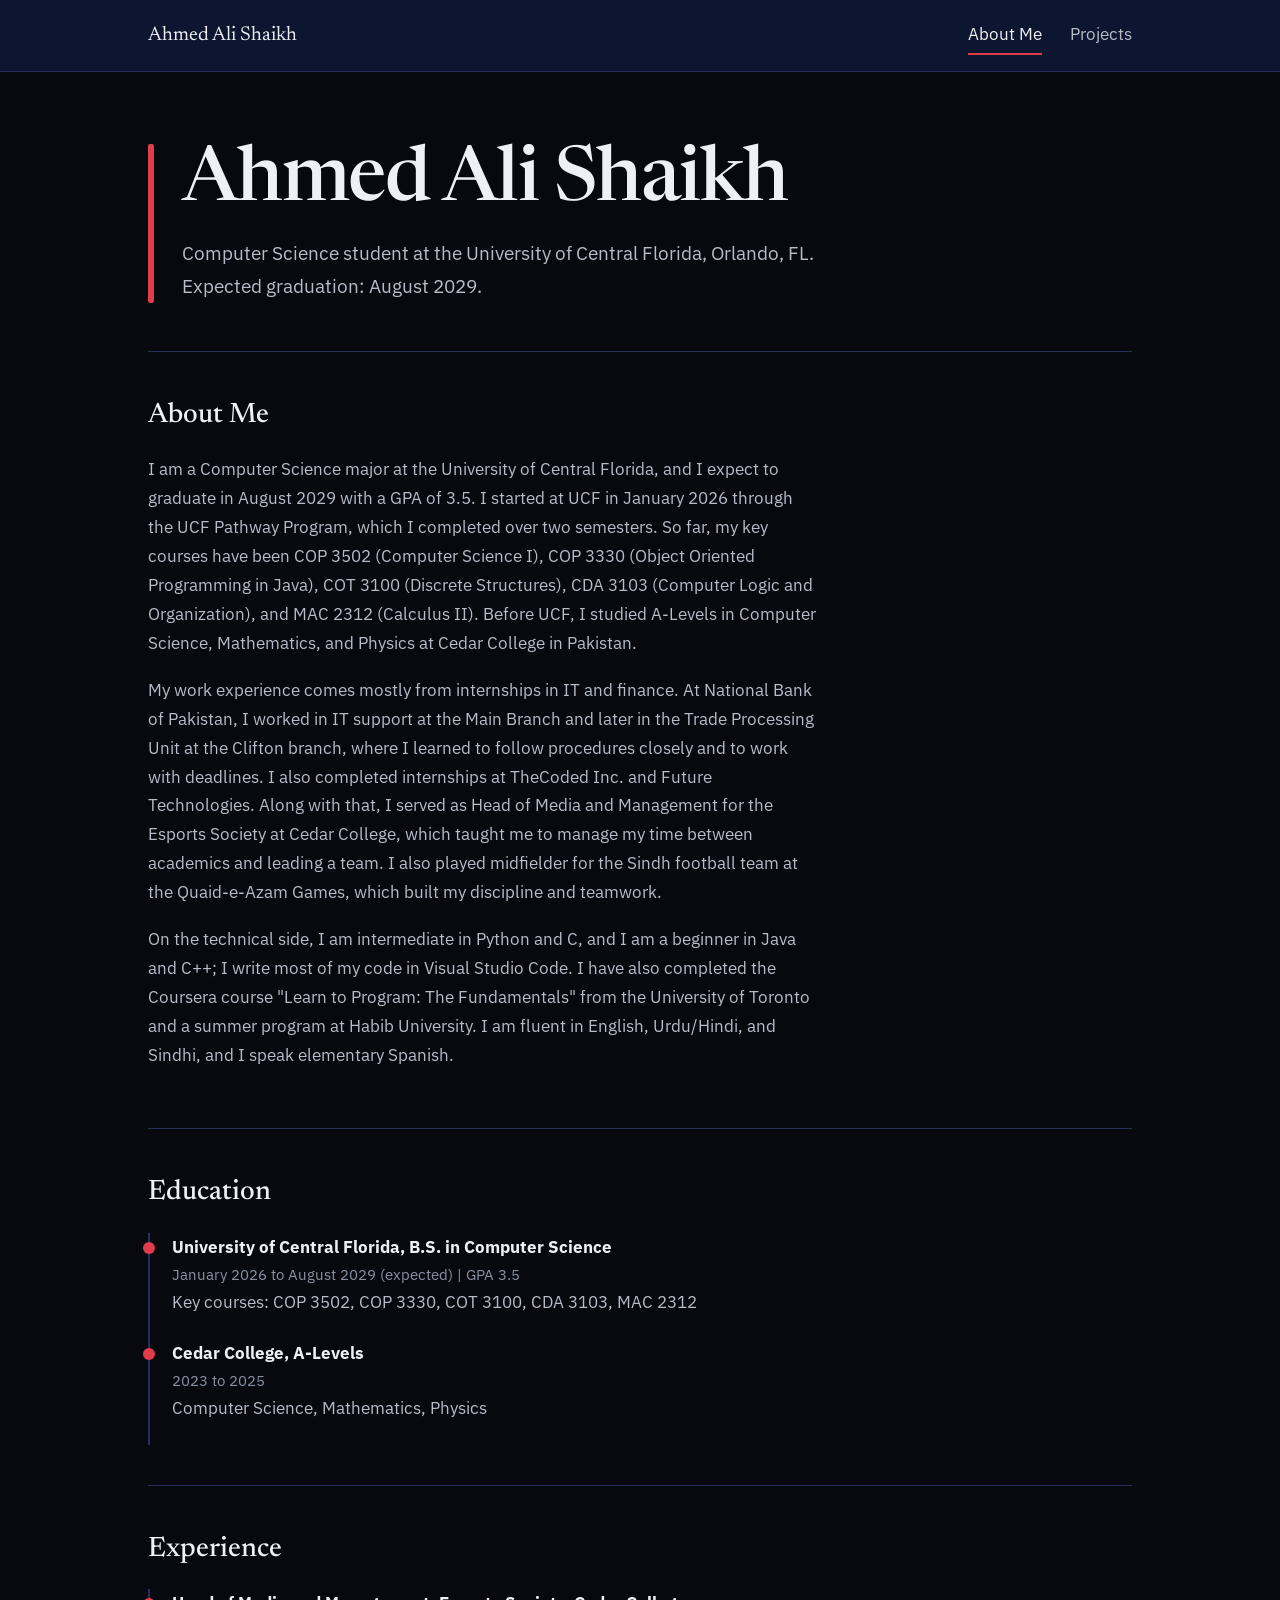
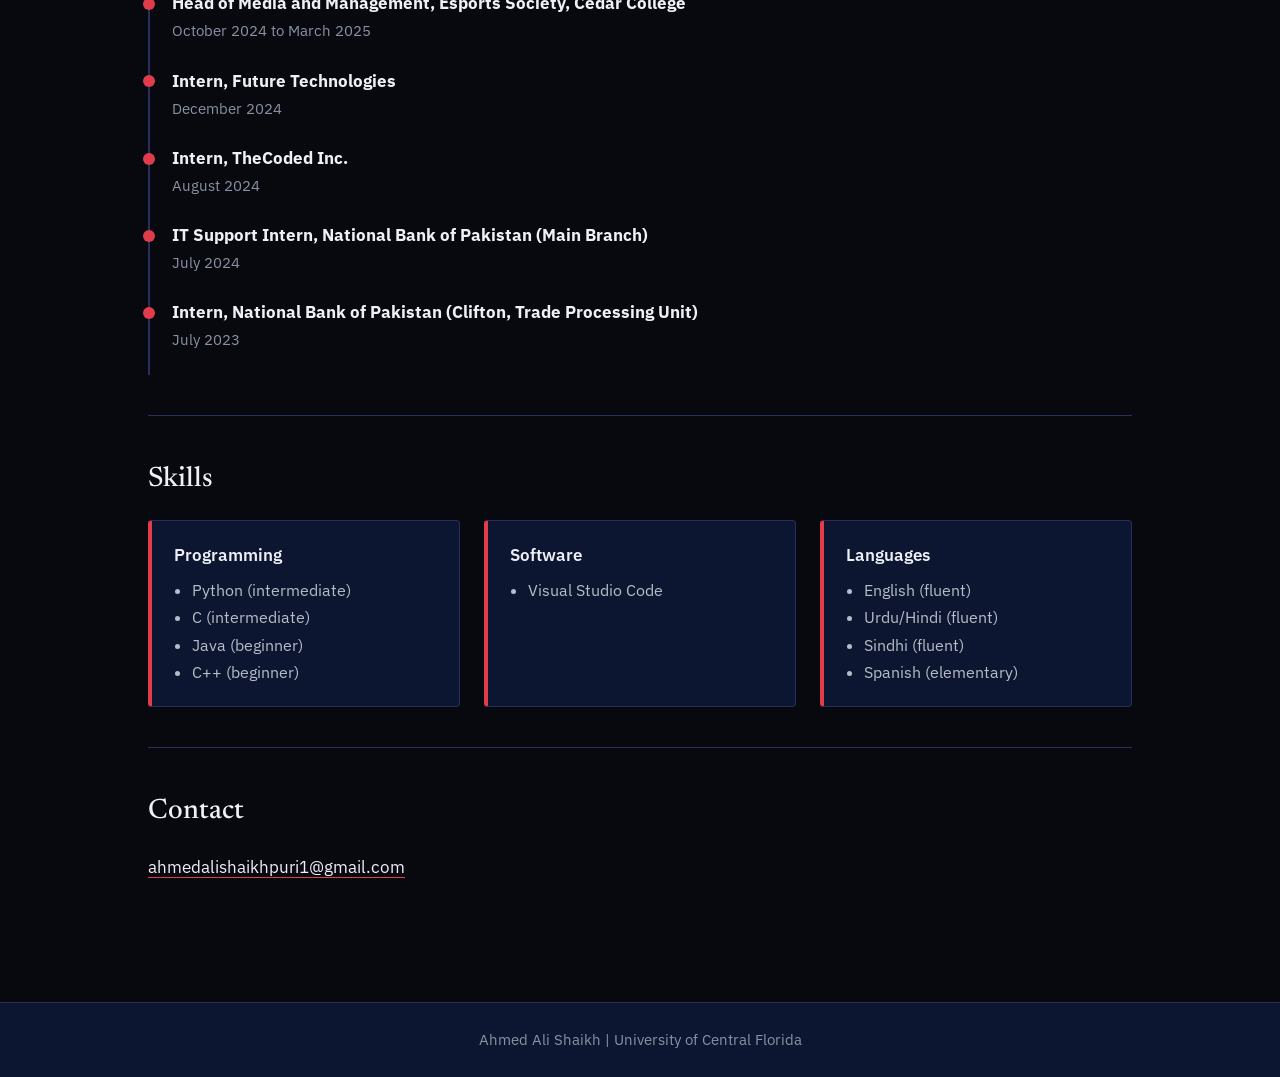
==== index.html @ 7a678967 "Add files via upload" ====
<!doctype html>
<html lang="en">
<head>
<meta charset="utf-8">
<meta name="viewport" content="width=device-width,initial-scale=1">
<title>Ahmed Ali Shaikh | About Me</title>
<meta name="description" content="Ahmed Ali Shaikh, Computer Science student at the University of Central Florida.">
<link rel="preconnect" href="https://fonts.googleapis.com">
<link rel="preconnect" href="https://fonts.gstatic.com" crossorigin>
<link href="https://fonts.googleapis.com/css2?family=IBM+Plex+Sans:wght@400;600&family=Newsreader:wght@500&display=swap" rel="stylesheet">
<link rel="stylesheet" href="style.css">
</head>
<body>
<a class="skip" href="#main">Skip to content</a>
<header class="site">
  <nav aria-label="Main">
    <a class="brand" href="index.html">Ahmed Ali Shaikh</a>
    <a class="nav" href="index.html" aria-current="page">About Me</a>
    <a class="nav" href="projects.html">Projects</a>
  </nav>
</header>
<main id="main">
  <div class="hero">
    <div class="rule" aria-hidden="true"></div>
    <div>
      <h1>Ahmed Ali Shaikh</h1>
      <p class="lead">Computer Science student at the University of Central Florida, Orlando, FL. Expected graduation: August 2029.</p>
    </div>
  </div>

  <section aria-labelledby="about">
    <h2 id="about">About Me</h2>
    <div class="prose">
      <p>I am a Computer Science major at the University of Central Florida, and I expect to graduate in August 2029 with a GPA of 3.5. I started at UCF in January 2026 through the UCF Pathway Program, which I completed over two semesters. So far, my key courses have been COP 3502 (Computer Science I), COP 3330 (Object Oriented Programming in Java), COT 3100 (Discrete Structures), CDA 3103 (Computer Logic and Organization), and MAC 2312 (Calculus II). Before UCF, I studied A-Levels in Computer Science, Mathematics, and Physics at Cedar College in Pakistan.</p>
      <p>My work experience comes mostly from internships in IT and finance. At National Bank of Pakistan, I worked in IT support at the Main Branch and later in the Trade Processing Unit at the Clifton branch, where I learned to follow procedures closely and to work with deadlines. I also completed internships at TheCoded Inc. and Future Technologies. Along with that, I served as Head of Media and Management for the Esports Society at Cedar College, which taught me to manage my time between academics and leading a team. I also played midfielder for the Sindh football team at the Quaid-e-Azam Games, which built my discipline and teamwork.</p>
      <p>On the technical side, I am intermediate in Python and C, and I am a beginner in Java and C++; I write most of my code in Visual Studio Code. I have also completed the Coursera course "Learn to Program: The Fundamentals" from the University of Toronto and a summer program at Habib University. I am fluent in English, Urdu/Hindi, and Sindhi, and I speak elementary Spanish.</p>
    </div>
  </section>

  <section aria-labelledby="edu">
    <h2 id="edu">Education</h2>
    <ul class="timeline">
      <li><strong>University of Central Florida, B.S. in Computer Science</strong><span class="when">January 2026 to August 2029 (expected) | GPA 3.5</span>Key courses: COP 3502, COP 3330, COT 3100, CDA 3103, MAC 2312</li>
      <li><strong>Cedar College, A-Levels</strong><span class="when">2023 to 2025</span>Computer Science, Mathematics, Physics</li>
    </ul>
  </section>

  <section aria-labelledby="exp">
    <h2 id="exp">Experience</h2>
    <ul class="timeline">
      <li><strong>Head of Media and Management, Esports Society, Cedar College</strong><span class="when">October 2024 to March 2025</span></li>
      <li><strong>Intern, Future Technologies</strong><span class="when">December 2024</span></li>
      <li><strong>Intern, TheCoded Inc.</strong><span class="when">August 2024</span></li>
      <li><strong>IT Support Intern, National Bank of Pakistan (Main Branch)</strong><span class="when">July 2024</span></li>
      <li><strong>Intern, National Bank of Pakistan (Clifton, Trade Processing Unit)</strong><span class="when">July 2023</span></li>
    </ul>
  </section>

  <section aria-labelledby="skills">
    <h2 id="skills">Skills</h2>
    <div class="grid">
      <div class="panel"><h3>Programming</h3><ul><li>Python (intermediate)</li><li>C (intermediate)</li><li>Java (beginner)</li><li>C++ (beginner)</li></ul></div>
      <div class="panel"><h3>Software</h3><ul><li>Visual Studio Code</li></ul></div>
      <div class="panel"><h3>Languages</h3><ul><li>English (fluent)</li><li>Urdu/Hindi (fluent)</li><li>Sindhi (fluent)</li><li>Spanish (elementary)</li></ul></div>
    </div>
  </section>

  <section aria-labelledby="contact">
    <h2 id="contact">Contact</h2>
    <p><a href="mailto:ahmedalishaikhpuri1@gmail.com">ahmedalishaikhpuri1@gmail.com</a></p>
  </section>
</main>
<footer>Ahmed Ali Shaikh | University of Central Florida</footer>
</body>
</html>
---- style.css ----
:root{
  --black:#07090f;
  --navy:#0d1630;
  --navy-2:#142048;
  --gray:#b7bcc8;
  --gray-dim:#8a91a3;
  --white:#eef0f5;
  --red:#e03c4b;
  --line:#26305a;
}
*{box-sizing:border-box}
html{scroll-behavior:smooth}
body{
  margin:0;background:var(--black);color:var(--gray);
  font-family:"IBM Plex Sans",system-ui,sans-serif;font-size:1.0625rem;line-height:1.7;
}
a{color:var(--white);text-decoration-color:var(--red);text-underline-offset:4px}
a:hover{color:var(--red)}
:focus-visible{outline:3px solid var(--red);outline-offset:3px}
.skip{position:absolute;left:-999px}
.skip:focus{left:1rem;top:1rem;background:var(--navy);padding:.5rem 1rem;z-index:9}

header.site{background:var(--navy);border-bottom:1px solid var(--line)}
header.site nav{max-width:64rem;margin:0 auto;padding:1rem 1.25rem;display:flex;gap:1.75rem;flex-wrap:wrap;align-items:center}
header.site .brand{font-family:"Newsreader",Georgia,serif;font-size:1.25rem;color:var(--white);text-decoration:none;margin-right:auto}
header.site a.nav{color:var(--gray);text-decoration:none;padding:.25rem 0;border-bottom:2px solid transparent}
header.site a.nav:hover{color:var(--white)}
header.site a.nav[aria-current="page"]{color:var(--white);border-bottom-color:var(--red)}

main{max-width:64rem;margin:0 auto;padding:0 1.25rem 4rem}
.hero{display:grid;grid-template-columns:auto 1fr;gap:1.75rem;padding:4.5rem 0 3rem}
.hero .rule{width:6px;background:var(--red);border-radius:2px}
h1{font-family:"Newsreader",Georgia,serif;font-weight:500;color:var(--white);font-size:clamp(2.6rem,7vw,4.75rem);line-height:1.02;margin:0 0 1rem;letter-spacing:-.02em}
.hero p.lead{font-size:1.2rem;max-width:40rem;margin:0;color:var(--gray)}
h2{font-family:"Newsreader",Georgia,serif;font-weight:500;color:var(--white);font-size:1.75rem;margin:0 0 1rem}
section{padding:2.5rem 0;border-top:1px solid var(--line)}
.prose{max-width:42rem}
.prose p{margin:0 0 1.15rem}
.grid{display:grid;grid-template-columns:repeat(auto-fit,minmax(15rem,1fr));gap:1.5rem}
.panel{background:var(--navy);border:1px solid var(--line);border-left:4px solid var(--red);padding:1.25rem 1.4rem;border-radius:4px}
.panel h3{margin:0 0 .5rem;color:var(--white);font-size:1.05rem;font-weight:600}
.panel p,.panel li{margin:0;color:var(--gray);font-size:1rem}
.panel ul{margin:0;padding-left:1.1rem}
.facts{display:grid;grid-template-columns:max-content 1fr;gap:.35rem 1.5rem;margin:0}
.facts dt{color:var(--white);font-weight:600}
.facts dd{margin:0}
.timeline{list-style:none;margin:0;padding:0;border-left:2px solid var(--line)}
.timeline li{padding:0 0 1.4rem 1.4rem;position:relative}
.timeline li::before{content:"";position:absolute;left:-7px;top:.55rem;width:12px;height:12px;border-radius:50%;background:var(--red)}
.timeline strong{color:var(--white)}
.timeline .when{display:block;color:var(--gray-dim);font-size:.95rem}
.placeholder{border:1px dashed var(--gray-dim);padding:1.25rem 1.4rem;border-radius:4px;background:var(--navy)}
.placeholder h3{margin:0 0 .4rem;color:var(--white);font-size:1.05rem}
.placeholder p{margin:0}
footer{border-top:1px solid var(--line);background:var(--navy);color:var(--gray-dim);text-align:center;padding:1.5rem 1rem;font-size:.95rem}
@media (max-width:560px){
  .hero{grid-template-columns:4px 1fr;gap:1rem;padding-top:3rem}
  .hero .rule{width:4px}
  .facts{grid-template-columns:1fr}
  .facts dd{margin-bottom:.6rem}
}
@media (prefers-reduced-motion:reduce){html{scroll-behavior:auto}}
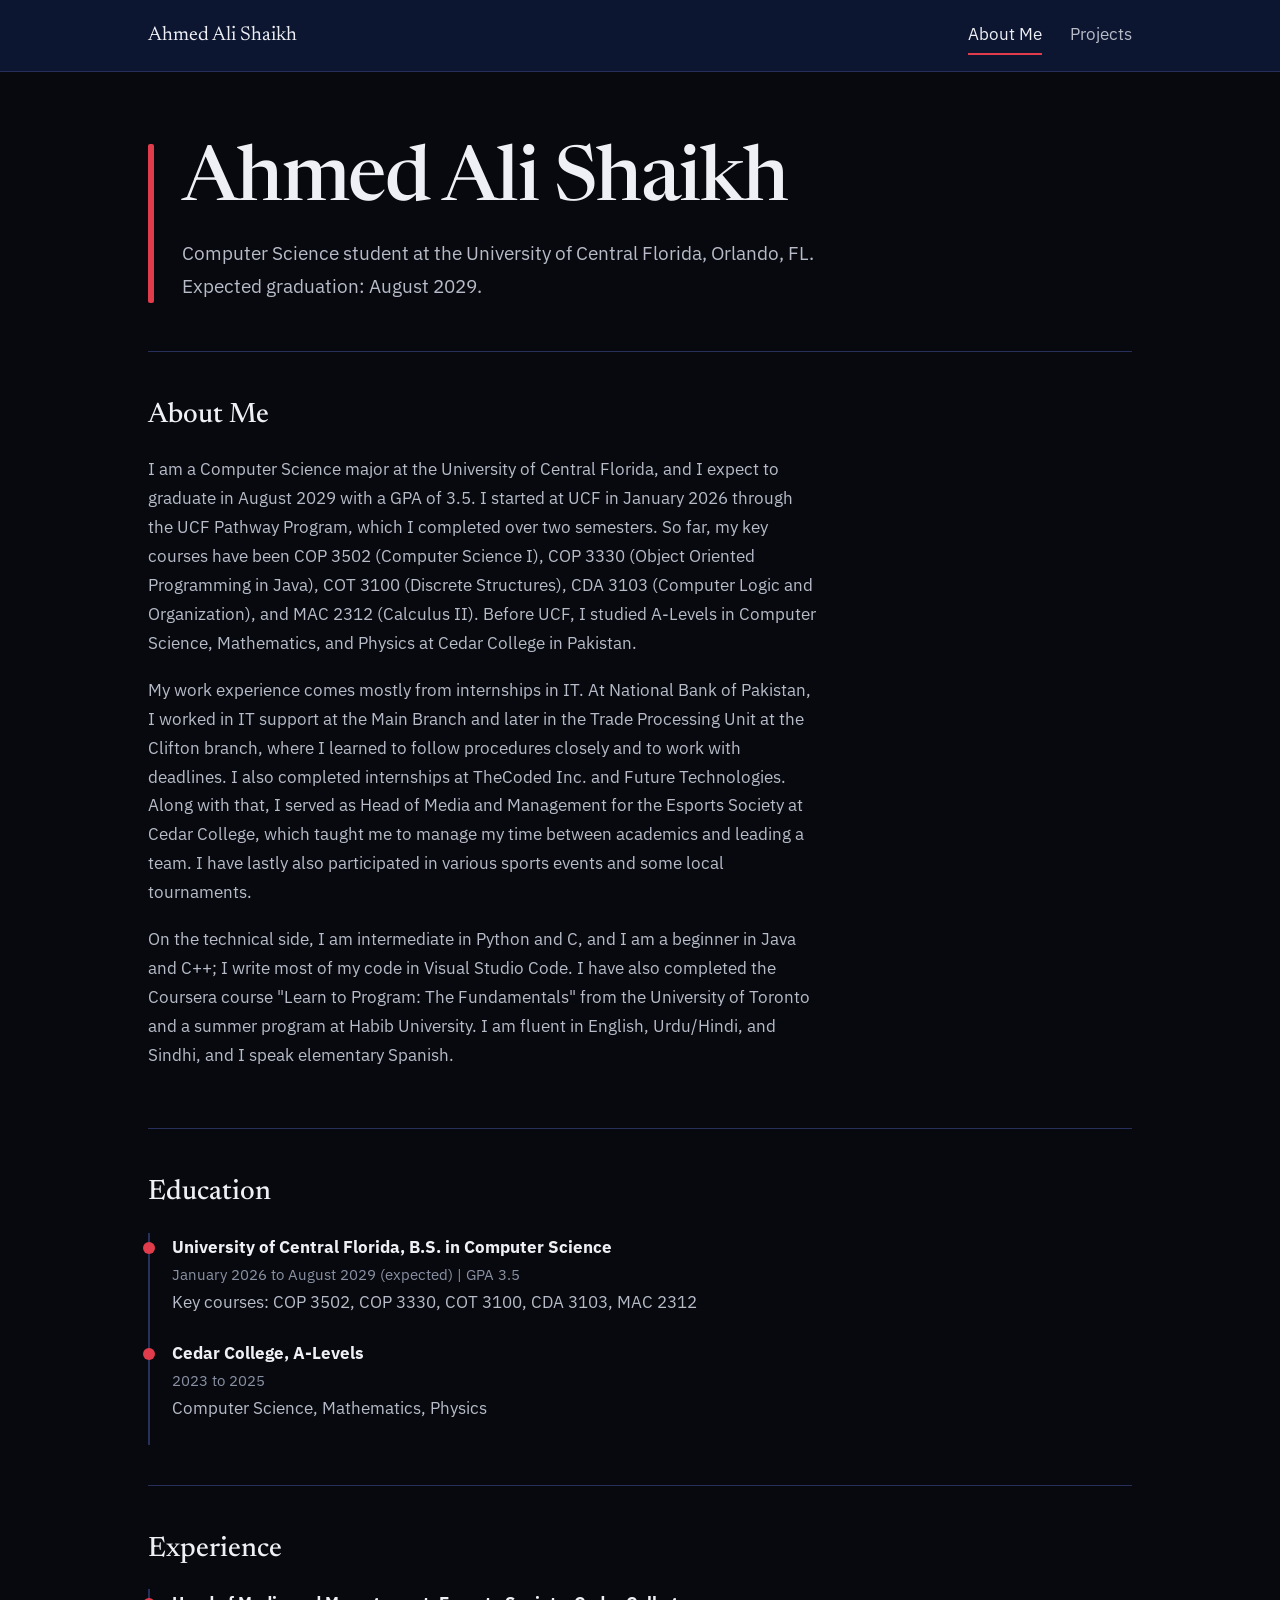
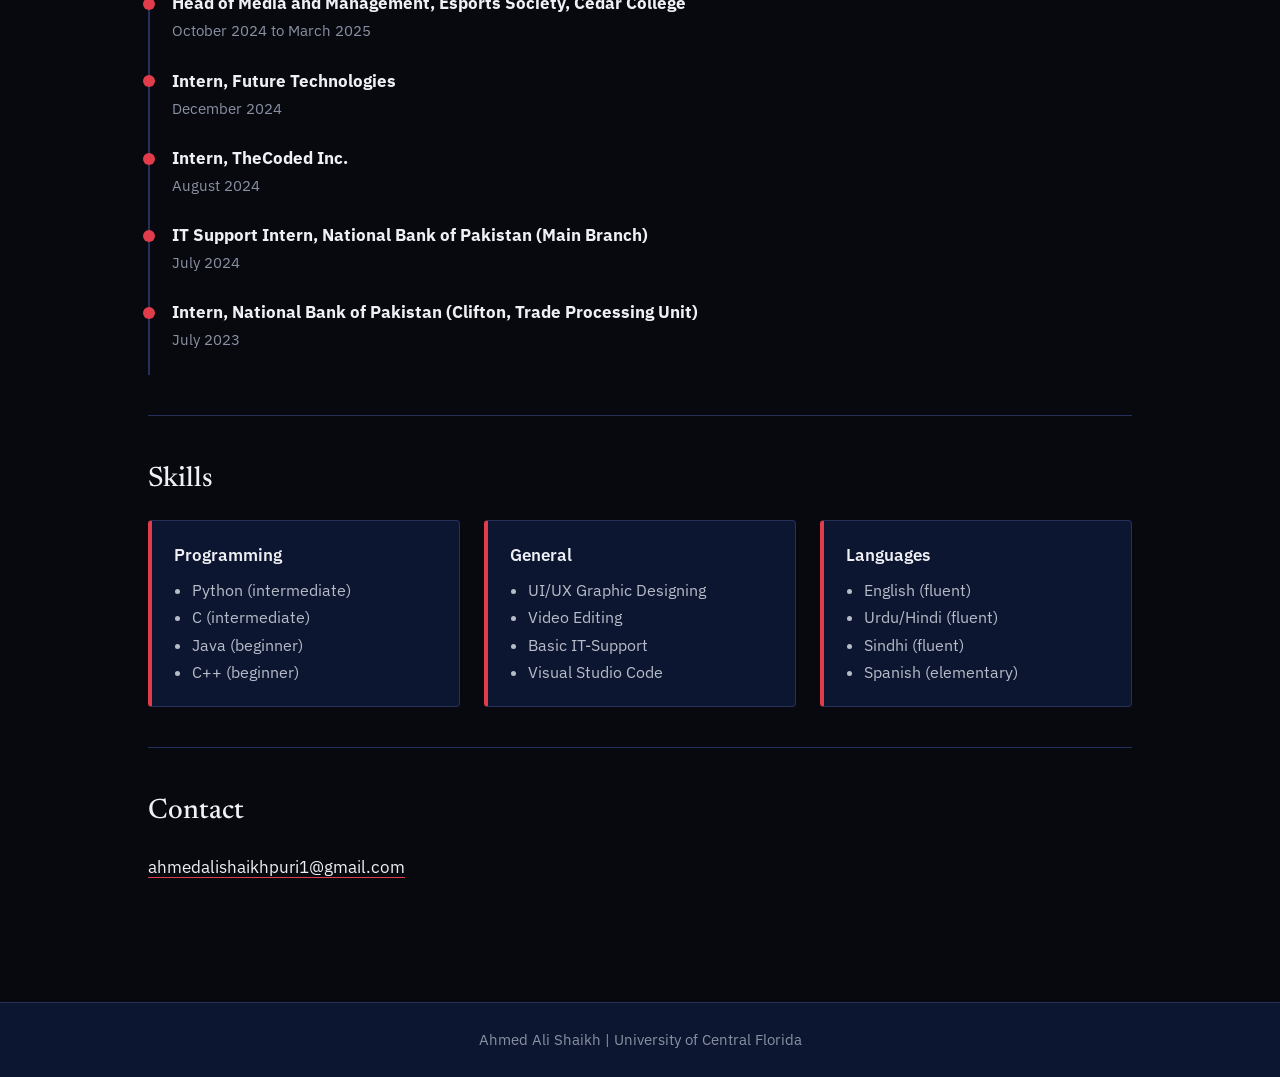
==== commit 73d4ad94: "Add files via upload" ====
--- a/index.html
+++ b/index.html
@@ -32,7 +32,7 @@
     <h2 id="about">About Me</h2>
     <div class="prose">
       <p>I am a Computer Science major at the University of Central Florida, and I expect to graduate in August 2029 with a GPA of 3.5. I started at UCF in January 2026 through the UCF Pathway Program, which I completed over two semesters. So far, my key courses have been COP 3502 (Computer Science I), COP 3330 (Object Oriented Programming in Java), COT 3100 (Discrete Structures), CDA 3103 (Computer Logic and Organization), and MAC 2312 (Calculus II). Before UCF, I studied A-Levels in Computer Science, Mathematics, and Physics at Cedar College in Pakistan.</p>
-      <p>My work experience comes mostly from internships in IT and finance. At National Bank of Pakistan, I worked in IT support at the Main Branch and later in the Trade Processing Unit at the Clifton branch, where I learned to follow procedures closely and to work with deadlines. I also completed internships at TheCoded Inc. and Future Technologies. Along with that, I served as Head of Media and Management for the Esports Society at Cedar College, which taught me to manage my time between academics and leading a team. I also played midfielder for the Sindh football team at the Quaid-e-Azam Games, which built my discipline and teamwork.</p>
+      <p>My work experience comes mostly from internships in IT. At National Bank of Pakistan, I worked in IT support at the Main Branch and later in the Trade Processing Unit at the Clifton branch, where I learned to follow procedures closely and to work with deadlines. I also completed internships at TheCoded Inc. and Future Technologies. Along with that, I served as Head of Media and Management for the Esports Society at Cedar College, which taught me to manage my time between academics and leading a team. I have lastly also participated in various sports events and some local tournaments.</p>
       <p>On the technical side, I am intermediate in Python and C, and I am a beginner in Java and C++; I write most of my code in Visual Studio Code. I have also completed the Coursera course "Learn to Program: The Fundamentals" from the University of Toronto and a summer program at Habib University. I am fluent in English, Urdu/Hindi, and Sindhi, and I speak elementary Spanish.</p>
     </div>
   </section>
@@ -60,7 +60,7 @@
     <h2 id="skills">Skills</h2>
     <div class="grid">
       <div class="panel"><h3>Programming</h3><ul><li>Python (intermediate)</li><li>C (intermediate)</li><li>Java (beginner)</li><li>C++ (beginner)</li></ul></div>
-      <div class="panel"><h3>Software</h3><ul><li>Visual Studio Code</li></ul></div>
+      <div class="panel"><h3>General</h3><ul><li>UI/UX Graphic Designing</li><li>Video Editing</li><li>Basic IT-Support</li><li>Visual Studio Code</li></ul></div>
       <div class="panel"><h3>Languages</h3><ul><li>English (fluent)</li><li>Urdu/Hindi (fluent)</li><li>Sindhi (fluent)</li><li>Spanish (elementary)</li></ul></div>
     </div>
   </section>
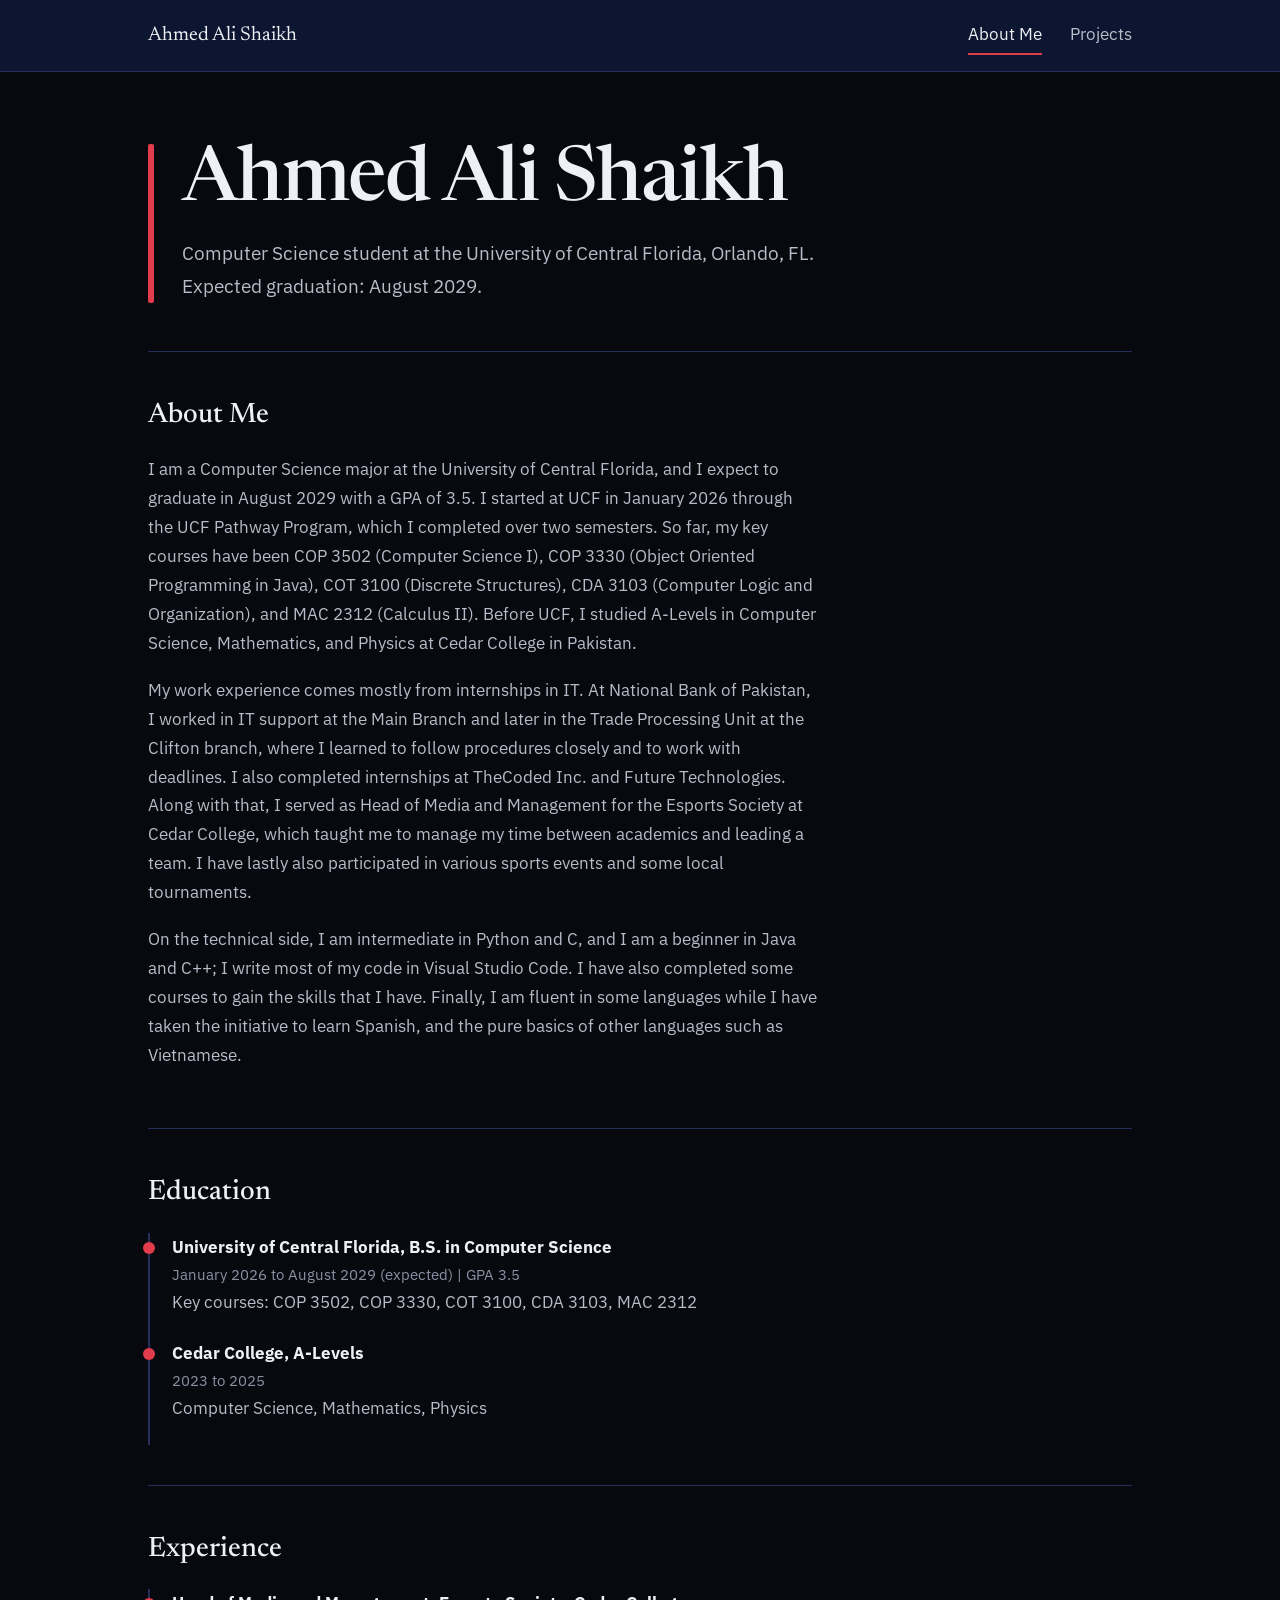
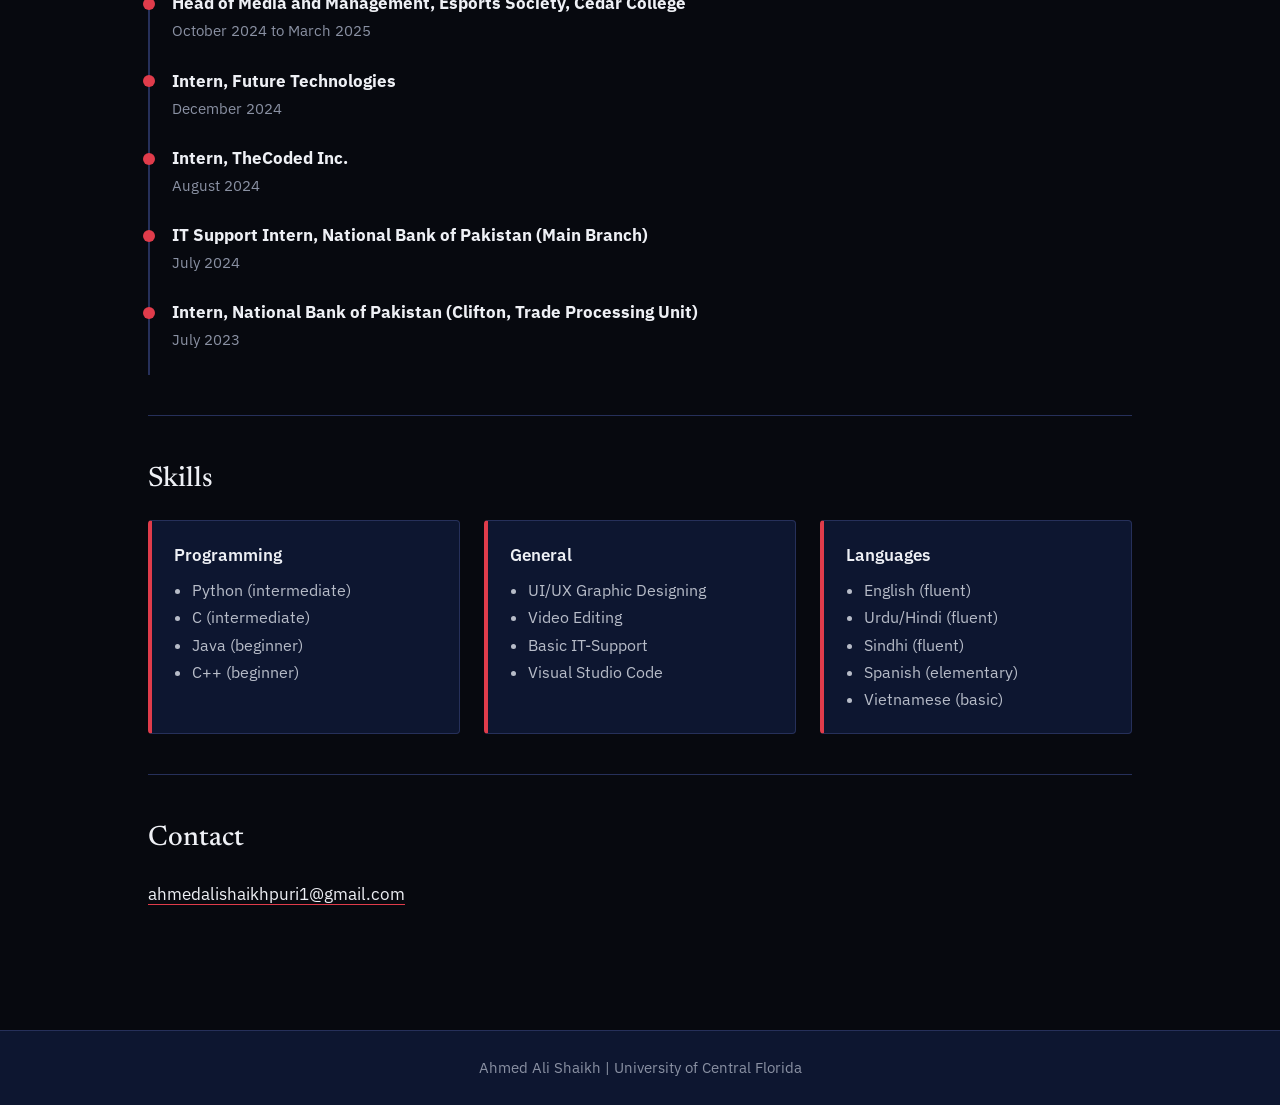
==== commit 6ba65439: "Add files via upload" ====
--- a/index.html
+++ b/index.html
@@ -33,7 +33,7 @@
     <div class="prose">
       <p>I am a Computer Science major at the University of Central Florida, and I expect to graduate in August 2029 with a GPA of 3.5. I started at UCF in January 2026 through the UCF Pathway Program, which I completed over two semesters. So far, my key courses have been COP 3502 (Computer Science I), COP 3330 (Object Oriented Programming in Java), COT 3100 (Discrete Structures), CDA 3103 (Computer Logic and Organization), and MAC 2312 (Calculus II). Before UCF, I studied A-Levels in Computer Science, Mathematics, and Physics at Cedar College in Pakistan.</p>
       <p>My work experience comes mostly from internships in IT. At National Bank of Pakistan, I worked in IT support at the Main Branch and later in the Trade Processing Unit at the Clifton branch, where I learned to follow procedures closely and to work with deadlines. I also completed internships at TheCoded Inc. and Future Technologies. Along with that, I served as Head of Media and Management for the Esports Society at Cedar College, which taught me to manage my time between academics and leading a team. I have lastly also participated in various sports events and some local tournaments.</p>
-      <p>On the technical side, I am intermediate in Python and C, and I am a beginner in Java and C++; I write most of my code in Visual Studio Code. I have also completed the Coursera course "Learn to Program: The Fundamentals" from the University of Toronto and a summer program at Habib University. I am fluent in English, Urdu/Hindi, and Sindhi, and I speak elementary Spanish.</p>
+      <p>On the technical side, I am intermediate in Python and C, and I am a beginner in Java and C++; I write most of my code in Visual Studio Code. I have also completed some courses to gain the skills that I have. Finally, I am fluent in some languages while I have taken the initiative to learn Spanish, and the pure basics of other languages such as Vietnamese.</p>
     </div>
   </section>
 
@@ -61,7 +61,7 @@
     <div class="grid">
       <div class="panel"><h3>Programming</h3><ul><li>Python (intermediate)</li><li>C (intermediate)</li><li>Java (beginner)</li><li>C++ (beginner)</li></ul></div>
       <div class="panel"><h3>General</h3><ul><li>UI/UX Graphic Designing</li><li>Video Editing</li><li>Basic IT-Support</li><li>Visual Studio Code</li></ul></div>
-      <div class="panel"><h3>Languages</h3><ul><li>English (fluent)</li><li>Urdu/Hindi (fluent)</li><li>Sindhi (fluent)</li><li>Spanish (elementary)</li></ul></div>
+      <div class="panel"><h3>Languages</h3><ul><li>English (fluent)</li><li>Urdu/Hindi (fluent)</li><li>Sindhi (fluent)</li><li>Spanish (elementary)</li><li>Vietnamese (basic)</li></ul></div>
     </div>
   </section>
 
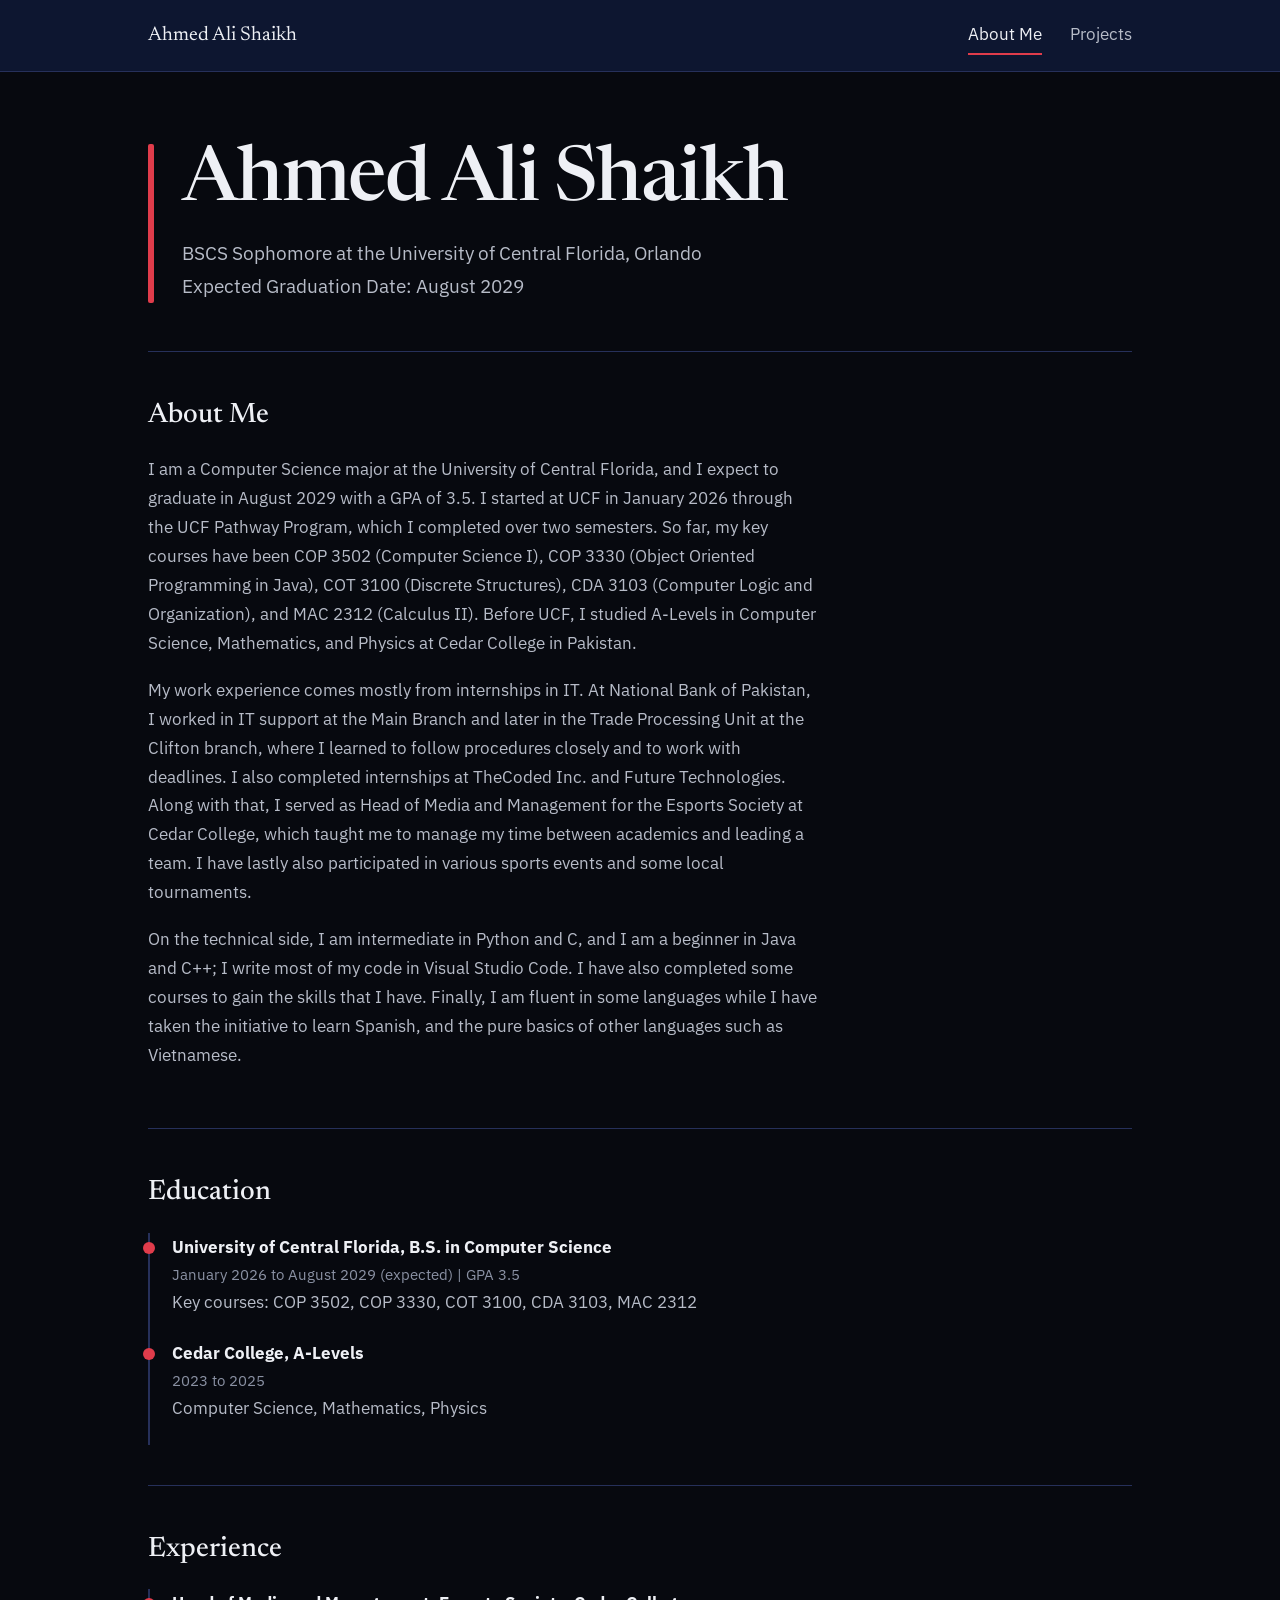
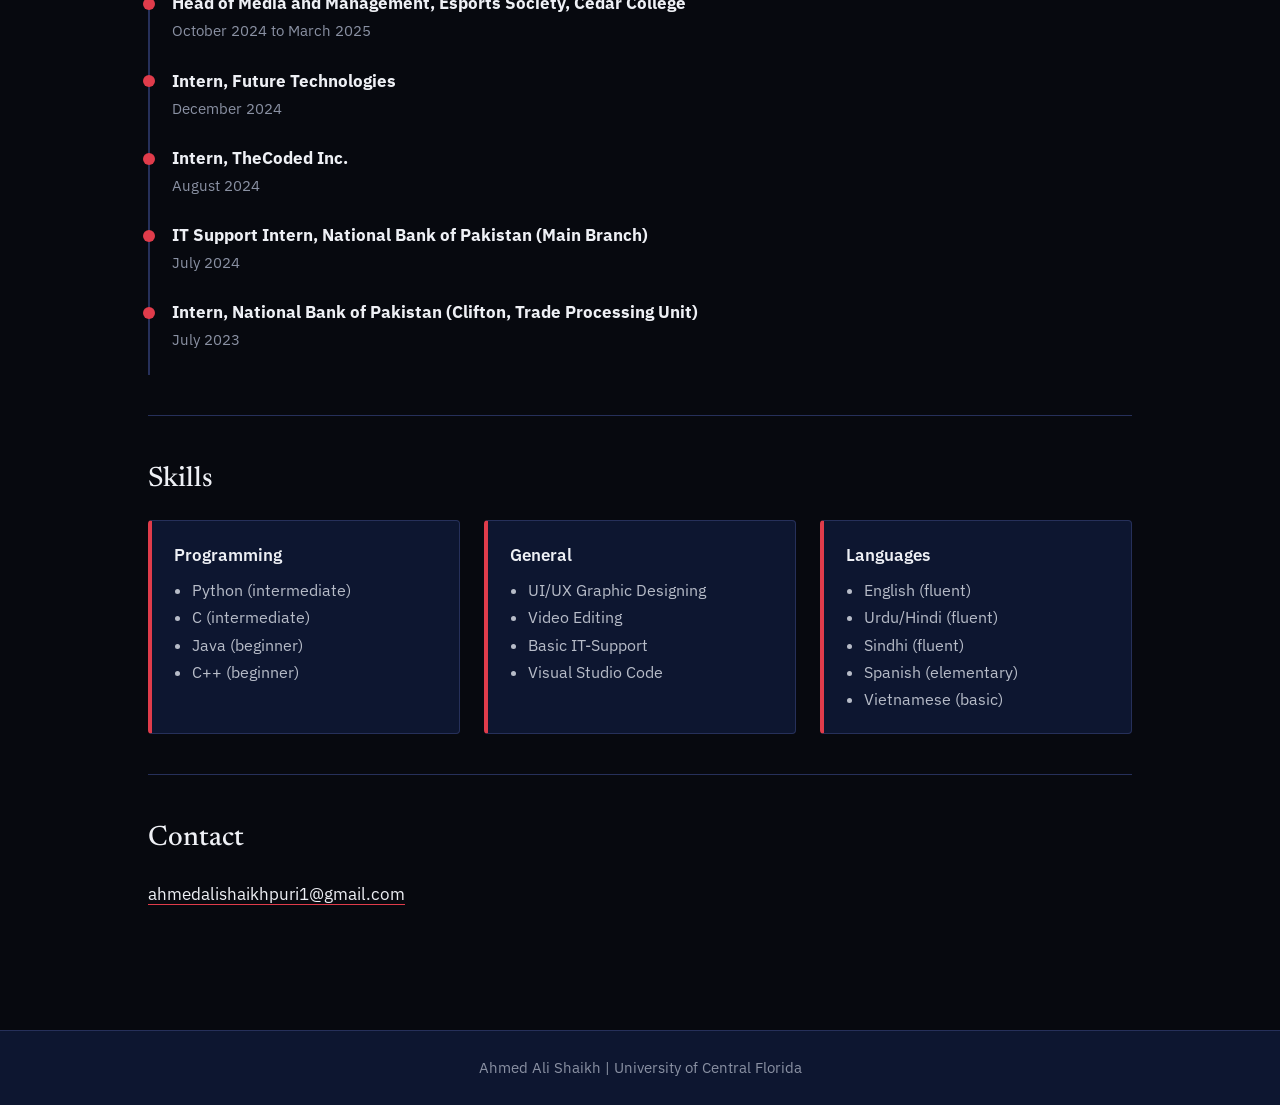
==== commit bb75f419: "Add files via upload" ====
--- a/index.html
+++ b/index.html
@@ -24,7 +24,7 @@
     <div class="rule" aria-hidden="true"></div>
     <div>
       <h1>Ahmed Ali Shaikh</h1>
-      <p class="lead">Computer Science student at the University of Central Florida, Orlando, FL. Expected graduation: August 2029.</p>
+      <p class="lead">BSCS Sophomore at the University of Central Florida, Orlando<br>Expected Graduation Date: August 2029</p>
     </div>
   </div>
 
